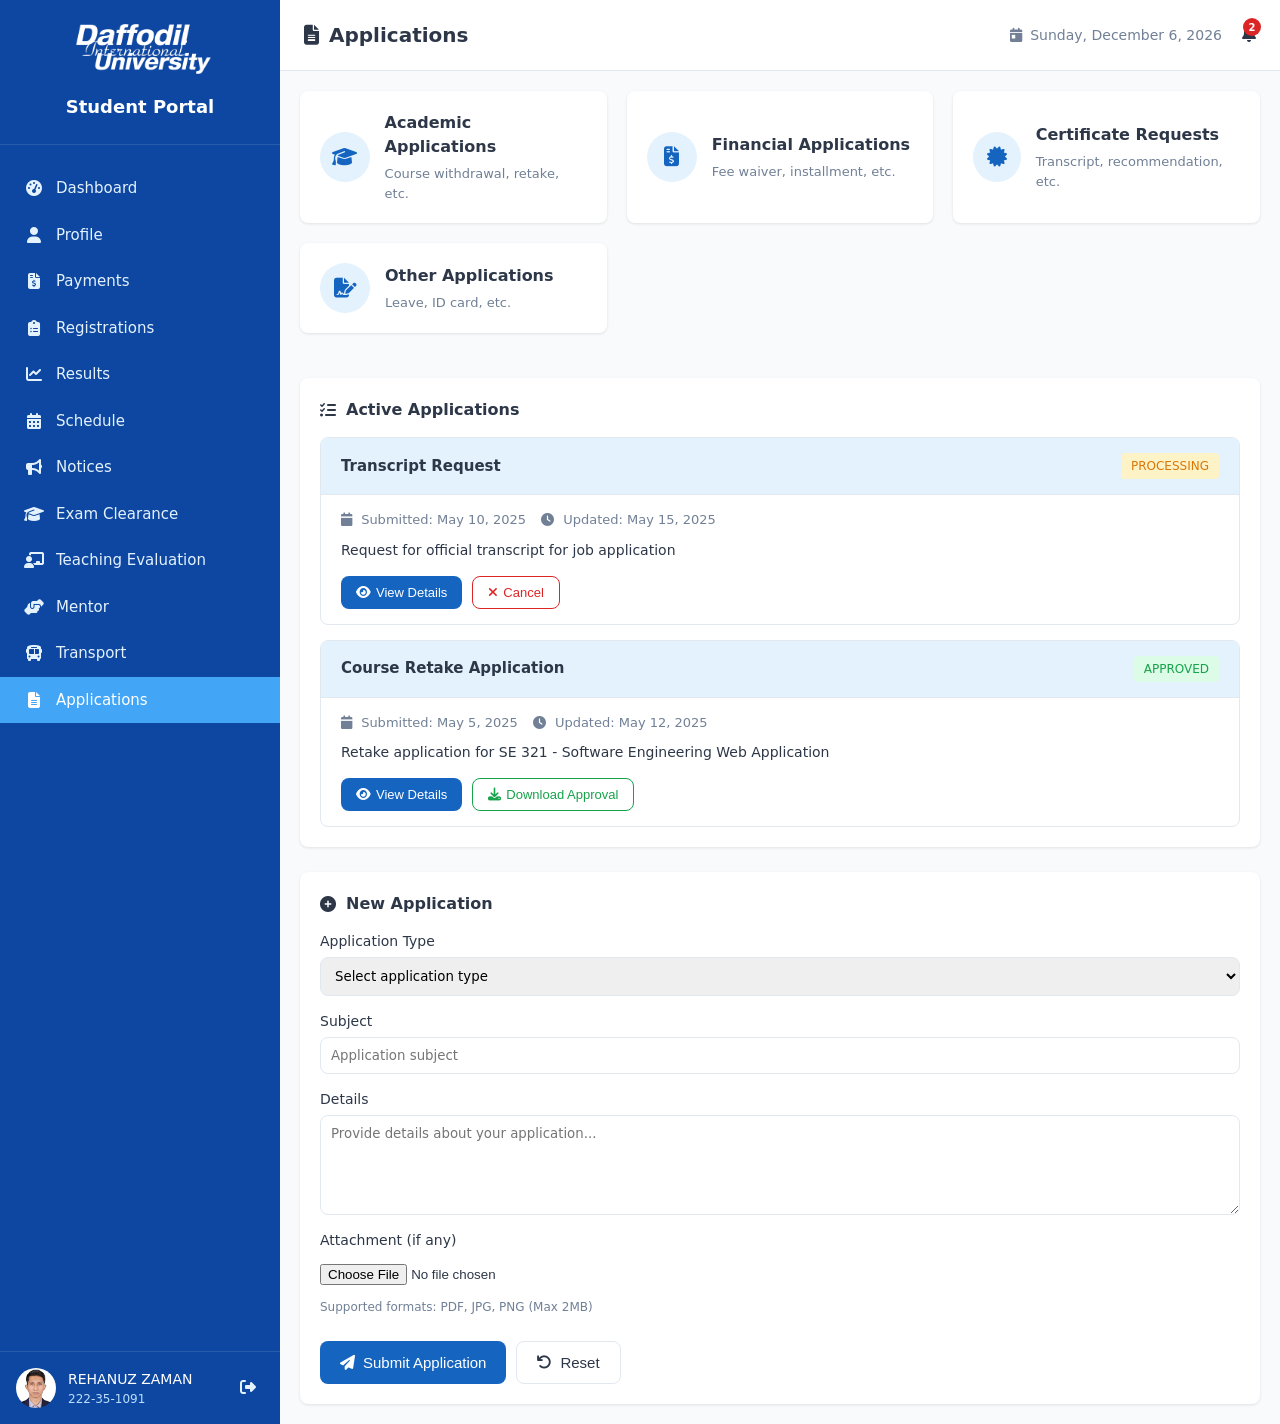
==== applications.html @ e15d253a "Applications Added" ====
<!DOCTYPE html>
<html lang="en">
<head>
    <meta charset="UTF-8">
    <meta name="viewport" content="width=device-width, initial-scale=1.0">
    <title>DIU Student Portal - Applications</title>
    <link rel="stylesheet" href="./styles/dashboard.css">
    <link rel="stylesheet" href="./styles/applications.css">
    <link rel="stylesheet" href="https://cdnjs.cloudflare.com/ajax/libs/font-awesome/6.4.0/css/all.min.css">
</head>
<body>
    <div class="dashboard-container">
        <!-- Sidebar -->
        <aside class="sidebar">
            <div class="logo-container">
                <img src="./assets/diulogo_white.png" alt="DIU Logo" class="logo">
                <h1>Student Portal</h1>
            </div>
            
            <nav class="main-nav">
                <ul>
                    <li><a href="dashboard.html"><i class="fas fa-tachometer-alt"></i> Dashboard</a></li>
                    <li><a href="profile.html"><i class="fas fa-user"></i> Profile</a></li>
                    <li><a href="payments.html"><i class="fas fa-file-invoice-dollar"></i> Payments</a></li>
                    <li><a href="registrations.html"><i class="fas fa-clipboard-list"></i> Registrations</a></li>
                    <li><a href="result.html"><i class="fas fa-chart-line"></i> Results</a></li>
                    <li><a href="class-schedule.html"><i class="fas fa-calendar-alt"></i> Schedule</a></li>
                    <li><a href="notices.html"><i class="fas fa-bullhorn"></i> Notices</a></li>
                    <li><a href="exam-clearance.html"><i class="fas fa-graduation-cap"></i> Exam Clearance</a></li>
                    <li><a href="teaching-evaluation.html"><i class="fas fa-chalkboard-teacher"></i> Teaching Evaluation</a></li>
                    <li><a href="mentor.html"><i class="fas fa-hands-helping"></i> Mentor</a></li>
                    <li><a href="transport.html"><i class="fas fa-bus"></i> Transport</a></li>
                    <li class="active"><a href="applications.html"><i class="fas fa-file-alt"></i> Applications</a></li>
                </ul>
            </nav>
            
            <div class="user-profile">
                <img src="./assets/avatar.png" alt="Student Avatar">
                <div class="user-info">
                    <span class="name">REHANUZ ZAMAN</span>
                    <span class="id">222-35-1091</span>
                </div>
                <a href="login.html" class="logout"><i class="fas fa-sign-out-alt"></i></a>
            </div>
        </aside>

        <!-- Main Content -->
        <main class="main-content">
            <header class="main-header">
                <h2><i class="fas fa-file-alt"></i> Applications</h2>
                <div class="header-actions">
                    <div class="date-display">
                        <i class="fas fa-calendar-day"></i>
                        <span id="current-date">Loading...</span>
                    </div>
                    <div class="notifications">
                        <i class="fas fa-bell"></i>
                        <span class="badge">2</span>
                    </div>
                </div>
            </header>

            <div class="applications-content">
                <div class="application-types">
                    <div class="type-card" data-type="academic">
                        <div class="type-icon">
                            <i class="fas fa-graduation-cap"></i>
                        </div>
                        <div class="type-info">
                            <h3>Academic Applications</h3>
                            <p>Course withdrawal, retake, etc.</p>
                        </div>
                    </div>
                    
                    <div class="type-card" data-type="financial">
                        <div class="type-icon">
                            <i class="fas fa-file-invoice-dollar"></i>
                        </div>
                        <div class="type-info">
                            <h3>Financial Applications</h3>
                            <p>Fee waiver, installment, etc.</p>
                        </div>
                    </div>
                    
                    <div class="type-card" data-type="certificate">
                        <div class="type-icon">
                            <i class="fas fa-certificate"></i>
                        </div>
                        <div class="type-info">
                            <h3>Certificate Requests</h3>
                            <p>Transcript, recommendation, etc.</p>
                        </div>
                    </div>
                    
                    <div class="type-card" data-type="other">
                        <div class="type-icon">
                            <i class="fas fa-file-signature"></i>
                        </div>
                        <div class="type-info">
                            <h3>Other Applications</h3>
                            <p>Leave, ID card, etc.</p>
                        </div>
                    </div>
                </div>

                <div class="active-applications">
                    <h3><i class="fas fa-tasks"></i> Active Applications</h3>
                    
                    <div class="application-list">
                        <div class="application-item">
                            <div class="app-header">
                                <h4>Transcript Request</h4>
                                <span class="app-status processing">Processing</span>
                            </div>
                            <div class="app-body">
                                <div class="app-meta">
                                    <span><i class="fas fa-calendar"></i> Submitted: May 10, 2025</span>
                                    <span><i class="fas fa-clock"></i> Updated: May 15, 2025</span>
                                </div>
                                <p class="app-note">Request for official transcript for job application</p>
                                <div class="app-actions">
                                    <button class="btn-view">
                                        <i class="fas fa-eye"></i> View Details
                                    </button>
                                    <button class="btn-cancel">
                                        <i class="fas fa-times"></i> Cancel
                                    </button>
                                </div>
                            </div>
                        </div>
                        
                        <div class="application-item">
                            <div class="app-header">
                                <h4>Course Retake Application</h4>
                                <span class="app-status approved">Approved</span>
                            </div>
                            <div class="app-body">
                                <div class="app-meta">
                                    <span><i class="fas fa-calendar"></i> Submitted: May 5, 2025</span>
                                    <span><i class="fas fa-clock"></i> Updated: May 12, 2025</span>
                                </div>
                                <p class="app-note">Retake application for SE 321 - Software Engineering Web Application</p>
                                <div class="app-actions">
                                    <button class="btn-view">
                                        <i class="fas fa-eye"></i> View Details
                                    </button>
                                    <button class="btn-download">
                                        <i class="fas fa-download"></i> Download Approval
                                    </button>
                                </div>
                            </div>
                        </div>
                    </div>
                </div>

                <div class="new-application" id="new-application">
                    <h3><i class="fas fa-plus-circle"></i> New Application</h3>
                    <form id="application-form">
                        <div class="form-group">
                            <label for="app-type">Application Type</label>
                            <select id="app-type" required>
                                <option value="">Select application type</option>
                                <option value="transcript">Transcript Request</option>
                                <option value="retake">Course Retake</option>
                                <option value="withdrawal">Course Withdrawal</option>
                                <option value="fee-waiver">Fee Waiver Request</option>
                                <option value="certificate">Certificate Request</option>
                                <option value="leave">Leave Application</option>
                                <option value="other">Other</option>
                            </select>
                        </div>
                        
                        <div class="form-group">
                            <label for="app-subject">Subject</label>
                            <input type="text" id="app-subject" placeholder="Application subject" required>
                        </div>
                        
                        <div class="form-group">
                            <label for="app-details">Details</label>
                            <textarea id="app-details" rows="5" placeholder="Provide details about your application..." required></textarea>
                        </div>
                        
                        <div class="form-group">
                            <label for="app-attachment">Attachment (if any)</label>
                            <input type="file" id="app-attachment">
                            <small>Supported formats: PDF, JPG, PNG (Max 2MB)</small>
                        </div>
                        
                        <div class="form-actions">
                            <button type="submit" class="btn-submit">
                                <i class="fas fa-paper-plane"></i> Submit Application
                            </button>
                            <button type="reset" class="btn-reset">
                                <i class="fas fa-undo"></i> Reset
                            </button>
                        </div>
                    </form>
                </div>
            </div>
        </main>
    </div>

    <script src="./scripts/applications.js"></script>
</body>
</html>
---- styles/dashboard.css ----
:root {
  --primary: #1565c0;
  --primary-light: #1e88e5;
  --primary-dark: #0d47a1;
  --primary-extra-light: #e3f2fd;
  --primary-light-accent: #bbdefb;
  --secondary: #ff8f00;
  --text: #2d3748;
  --text-light: #718096;
  --border: #e2e8f0;
  --bg: #f8fafc;
  --white: #ffffff;
  --card-bg: #ffffff;
  --sidebar-bg: #0d47a1;
  --sidebar-text: #e3f2fd;
  --sidebar-active: #42a5f5;
  --error: #dc2626;
  --success: #16a34a;
  --warning: #d97706;
  --radius: 8px;
  --shadow-sm: 0 1px 3px rgba(0, 0, 0, 0.1);
  --shadow-md: 0 4px 6px rgba(0, 0, 0, 0.1);
  --transition: all 0.2s ease;
}

* {
  margin: 0;
  padding: 0;
  box-sizing: border-box;
}

body {
  font-family: 'Inter', system-ui, -apple-system, sans-serif;
  background-color: var(--bg);
  color: var(--text);
  line-height: 1.5;
}

.dashboard-container {
  display: flex;
  min-height: 100vh;
}

/* Sidebar Styles */
.sidebar {
  width: 280px;
  background-color: var(--sidebar-bg);
  color: var(--sidebar-text);
  display: flex;
  flex-direction: column;
  transition: var(--transition);
}

.logo-container {
  padding: 24px;
  text-align: center;
  border-bottom: 1px solid rgba(255, 255, 255, 0.1);
}

.logo {
  height: 50px;
  margin-bottom: 12px;
  object-fit: contain;
}

.sidebar h1 {
  font-size: 18px;
  font-weight: 600;
  color: var(--white);
}

.main-nav {
  flex: 1;
  padding: 20px 0;
  overflow-y: auto;
}

.main-nav ul {
  list-style: none;
}

.main-nav li a {
  display: flex;
  align-items: center;
  padding: 12px 24px;
  color: var(--sidebar-text);
  text-decoration: none;
  font-size: 15px;
  transition: var(--transition);
}

.main-nav li a i {
  margin-right: 12px;
  width: 20px;
  text-align: center;
  font-size: 16px;
}

.main-nav li a:hover {
  background-color: rgba(66, 165, 245, 0.2);
  color: var(--white);
}

.main-nav li.active a {
  background-color: var(--sidebar-active);
  color: var(--white);
  font-weight: 500;
}

.user-profile {
  padding: 16px;
  display: flex;
  align-items: center;
  border-top: 1px solid rgba(255, 255, 255, 0.1);
}

.user-profile img {
  width: 40px;
  height: 40px;
  border-radius: 50%;
  object-fit: cover;
  margin-right: 12px;
}

.user-info {
  flex: 1;
}

.user-info .name {
  display: block;
  font-size: 14px;
  font-weight: 500;
  color: var(--white);
}

.user-info .id {
  display: block;
  font-size: 12px;
  color: var(--primary-light-accent);
}

.user-profile .logout {
  color: var(--sidebar-text);
  font-size: 16px;
  padding: 8px;
  transition: var(--transition);
}

.user-profile .logout:hover {
  color: var(--white);
}

/* Main Content Styles */
.main-content {
  flex: 1;
  display: flex;
  flex-direction: column;
  overflow: hidden;
}

.main-header {
  padding: 20px 24px;
  background-color: var(--white);
  border-bottom: 1px solid var(--border);
  display: flex;
  justify-content: space-between;
  align-items: center;
}

.main-header h2 {
  font-size: 20px;
  font-weight: 600;
  color: var(--text);
  display: flex;
  align-items: center;
  gap: 10px;
}

.header-actions {
  display: flex;
  align-items: center;
  gap: 20px;
}

.date-display {
  display: flex;
  align-items: center;
  gap: 8px;
  font-size: 14px;
  color: var(--text-light);
}

.notifications {
  position: relative;
  cursor: pointer;
}

.notifications .badge {
  position: absolute;
  top: -5px;
  right: -5px;
  background-color: var(--error);
  color: var(--white);
  border-radius: 50%;
  width: 18px;
  height: 18px;
  display: flex;
  align-items: center;
  justify-content: center;
  font-size: 10px;
  font-weight: 600;
}

.dashboard-content {
  flex: 1;
  overflow-y: auto;
  padding: 24px;
}

/* Summary Cards */
.summary-cards {
  display: grid;
  grid-template-columns: repeat(auto-fit, minmax(240px, 1fr));
  gap: 20px;
  margin-bottom: 24px;
}

.summary-card {
  background-color: var(--card-bg);
  border-radius: var(--radius);
  box-shadow: var(--shadow-sm);
  padding: 20px;
  display: flex;
  justify-content: space-between;
  align-items: center;
  transition: var(--transition);
  border-left: 4px solid var(--primary);
}

.summary-card:hover {
  transform: translateY(-2px);
  box-shadow: var(--shadow-md);
}

.summary-card i {
  font-size: 32px;
  opacity: 0.9;
}

.card-content h3 {
  font-size: 14px;
  color: var(--text-light);
  margin-bottom: 8px;
  font-weight: 500;
}

.card-content .value {
  font-size: 24px;
  font-weight: 600;
  color: var(--text);
  margin-bottom: 4px;
}

.card-content .info {
  font-size: 13px;
  color: var(--text-light);
}

/* Financial Section */
.financial-section {
  background-color: var(--card-bg);
  border-radius: var(--radius);
  box-shadow: var(--shadow-sm);
  padding: 20px;
  margin-bottom: 24px;
}

.section-header {
  display: flex;
  justify-content: space-between;
  align-items: center;
  margin-bottom: 20px;
}

.section-header h3 {
  font-size: 16px;
  font-weight: 600;
  display: flex;
  align-items: center;
  gap: 10px;
}

.view-all {
  font-size: 13px;
  color: var(--primary);
  text-decoration: none;
  font-weight: 500;
  transition: var(--transition);
}

.view-all:hover {
  text-decoration: underline;
}

.financial-cards {
  display: grid;
  grid-template-columns: repeat(auto-fit, minmax(200px, 1fr));
  gap: 16px;
}

.financial-card {
  padding: 16px;
  border-radius: var(--radius);
  color: white;
}

.financial-card h4 {
  font-size: 14px;
  margin-bottom: 12px;
  font-weight: 500;
}

.financial-card .amount {
  font-size: 20px;
  font-weight: 600;
  margin-bottom: 16px;
}

.progress-bar {
  height: 6px;
  background-color: rgba(255, 255, 255, 0.2);
  border-radius: 3px;
  overflow: hidden;
}

.progress {
  height: 100%;
  border-radius: 3px;
}

/* Charts Section */
.charts-section {
  display: grid;
  grid-template-columns: repeat(auto-fit, minmax(400px, 1fr));
  gap: 20px;
  margin-bottom: 24px;
}

.chart-container {
  background-color: var(--card-bg);
  border-radius: var(--radius);
  box-shadow: var(--shadow-sm);
  padding: 20px;
}

.chart-header {
  display: flex;
  justify-content: space-between;
  align-items: center;
  margin-bottom: 16px;
}

.chart-header h4 {
  font-size: 15px;
  font-weight: 600;
  display: flex;
  align-items: center;
  gap: 8px;
}

.chart-filter {
  padding: 6px 10px;
  border: 1px solid var(--border);
  border-radius: 4px;
  font-size: 13px;
  background-color: var(--bg);
  color: var(--text);
}

.chart-filter:focus {
  outline: none;
  border-color: var(--primary);
}

/* Quick Links & Notices */
.quick-section {
  display: grid;
  grid-template-columns: repeat(auto-fit, minmax(300px, 1fr));
  gap: 20px;
}

.quick-links {
  background-color: var(--card-bg);
  border-radius: var(--radius);
  box-shadow: var(--shadow-sm);
  padding: 20px;
}

.quick-links h3 {
  font-size: 16px;
  font-weight: 600;
  margin-bottom: 16px;
  display: flex;
  align-items: center;
  gap: 8px;
}

.links-grid {
  display: grid;
  grid-template-columns: repeat(auto-fit, minmax(120px, 1fr));
  gap: 12px;
}

.quick-link {
  display: flex;
  flex-direction: column;
  align-items: center;
  justify-content: center;
  padding: 16px 12px;
  border-radius: var(--radius);
  text-decoration: none;
  transition: var(--transition);
  text-align: center;
}

.quick-link:hover {
  transform: translateY(-2px);
  box-shadow: var(--shadow-md);
}

.quick-link i {
  font-size: 20px;
  margin-bottom: 8px;
}

.quick-link span {
  font-size: 13px;
  font-weight: 500;
}

.notices {
  background-color: var(--card-bg);
  border-radius: var(--radius);
  box-shadow: var(--shadow-sm);
  padding: 20px;
}

.notice-list {
  display: flex;
  flex-direction: column;
  gap: 16px;
}

.notice-item {
  display: flex;
  gap: 12px;
  padding-bottom: 16px;
  border-bottom: 1px solid var(--border);
}

.notice-item:last-child {
  border-bottom: none;
  padding-bottom: 0;
}

.notice-badge {
  font-size: 11px;
  font-weight: 600;
  padding: 4px 8px;
  border-radius: 4px;
  background-color: var(--bg);
  color: var(--text-light);
  align-self: flex-start;
}

.notice-badge.important {
  background-color: #fee2e2;
  color: var(--error);
}

.notice-content {
  flex: 1;
}

.notice-content h4 {
  font-size: 14px;
  font-weight: 600;
  margin-bottom: 6px;
  color: var(--text);
}

.notice-content p {
  font-size: 13px;
  color: var(--text-light);
  margin-bottom: 8px;
}

.notice-meta {
  display: flex;
  gap: 12px;
  font-size: 12px;
  color: var(--text-light);
}

.notice-meta i {
  margin-right: 4px;
}

/* Responsive Styles */
@media (max-width: 1200px) {
  .sidebar {
      width: 240px;
  }
}

@media (max-width: 992px) {
  .sidebar {
      width: 70px;
      overflow: hidden;
  }
  
  .logo-container, .user-profile .user-info {
      display: none;
  }
  
  .main-nav li a span {
      display: none;
  }
  
  .main-nav li a i {
      margin-right: 0;
      font-size: 18px;
  }
  
  .user-profile {
      justify-content: center;
  }
}

@media (max-width: 768px) {
  .dashboard-container {
      flex-direction: column;
  }
  
  .sidebar {
      width: 100%;
      flex-direction: row;
      padding: 0 16px;
  }
  
  .logo-container {
      display: flex;
      align-items: center;
      padding: 12px 0;
      border-bottom: none;
  }
  
  .logo {
      height: 30px;
      margin-bottom: 0;
      margin-right: 10px;
  }
  
  .sidebar h1 {
      font-size: 16px;
  }
  
  .main-nav {
      display: flex;
      padding: 0;
  }
  
  .main-nav ul {
      display: flex;
  }
  
  .main-nav li a {
      padding: 16px 12px;
  }
  
  .user-profile {
      display: none;
  }
  
  .summary-cards, .financial-cards, .charts-section, .quick-section {
      grid-template-columns: 1fr;
  }
}

@media (max-width: 576px) {
  .main-nav li a span {
      display: none;
  }
  
  .main-nav li a i {
      margin-right: 0;
  }
  
  .dashboard-content {
      padding: 16px;
  }
  
  .main-header {
      padding: 16px;
      flex-direction: column;
      align-items: flex-start;
      gap: 12px;
  }
  
  .header-actions {
      width: 100%;
      justify-content: space-between;
  }
}
---- styles/applications.css ----
/* Applications Specific Styles */
.applications-content {
    padding: 20px;
    display: flex;
    flex-direction: column;
    gap: 25px;
}

.application-types {
    display: grid;
    grid-template-columns: repeat(auto-fit, minmax(250px, 1fr));
    gap: 20px;
    margin-bottom: 20px;
}

.type-card {
    background-color: var(--white);
    border-radius: var(--radius);
    box-shadow: var(--shadow-sm);
    padding: 20px;
    display: flex;
    gap: 15px;
    align-items: center;
    cursor: pointer;
    transition: var(--transition);
}

.type-card:hover {
    transform: translateY(-3px);
    box-shadow: var(--shadow-md);
}

.type-icon {
    width: 50px;
    height: 50px;
    border-radius: 50%;
    background-color: var(--primary-extra-light);
    display: flex;
    align-items: center;
    justify-content: center;
    font-size: 20px;
    color: var(--primary);
}

.type-info h3 {
    font-size: 16px;
    color: var(--text);
    margin-bottom: 5px;
}

.type-info p {
    font-size: 13px;
    color: var(--text-light);
}

.active-applications {
    background-color: var(--white);
    border-radius: var(--radius);
    box-shadow: var(--shadow-sm);
    padding: 20px;
}

.active-applications h3 {
    font-size: 16px;
    margin-bottom: 15px;
    color: var(--text);
    display: flex;
    align-items: center;
    gap: 10px;
}

.application-list {
    display: flex;
    flex-direction: column;
    gap: 15px;
}

.application-item {
    border: 1px solid var(--border);
    border-radius: var(--radius);
    overflow: hidden;
}

.app-header {
    padding: 15px 20px;
    background-color: var(--primary-extra-light);
    border-bottom: 1px solid var(--border);
    display: flex;
    justify-content: space-between;
    align-items: center;
}

.app-header h4 {
    font-size: 15px;
    color: var(--text);
}

.app-status {
    padding: 4px 10px;
    border-radius: 4px;
    font-size: 12px;
    font-weight: 500;
    text-transform: uppercase;
}

.app-status.processing {
    background-color: #fef3c7;
    color: #d97706;
}

.app-status.approved {
    background-color: #dcfce7;
    color: #16a34a;
}

.app-status.rejected {
    background-color: #fee2e2;
    color: #dc2626;
}

.app-body {
    padding: 15px 20px;
}

.app-meta {
    display: flex;
    gap: 15px;
    font-size: 13px;
    color: var(--text-light);
    margin-bottom: 10px;
    flex-wrap: wrap;
}

.app-meta i {
    margin-right: 5px;
}

.app-note {
    font-size: 14px;
    color: var(--text);
    margin-bottom: 15px;
    line-height: 1.5;
}

.app-actions {
    display: flex;
    gap: 10px;
    flex-wrap: wrap;
}

.btn-view, .btn-cancel, .btn-download {
    padding: 8px 15px;
    border-radius: var(--radius);
    font-size: 13px;
    display: flex;
    align-items: center;
    gap: 5px;
    transition: var(--transition);
}

.btn-view {
    background-color: var(--primary);
    color: white;
    border: none;
}

.btn-view:hover {
    background-color: var(--primary-dark);
}

.btn-cancel {
    background-color: var(--white);
    color: var(--error);
    border: 1px solid var(--error);
}

.btn-cancel:hover {
    background-color: #fee2e2;
}

.btn-download {
    background-color: var(--white);
    color: var(--success);
    border: 1px solid var(--success);
}

.btn-download:hover {
    background-color: #dcfce7;
}

.new-application {
    background-color: var(--white);
    border-radius: var(--radius);
    box-shadow: var(--shadow-sm);
    padding: 20px;
}

.new-application h3 {
    font-size: 16px;
    margin-bottom: 15px;
    color: var(--text);
    display: flex;
    align-items: center;
    gap: 10px;
}

#application-form {
    display: flex;
    flex-direction: column;
    gap: 15px;
}

.form-group {
    display: flex;
    flex-direction: column;
    gap: 5px;
}

.form-group label {
    font-size: 14px;
    color: var(--text);
    font-weight: 500;
}

.form-group select,
.form-group input[type="text"],
.form-group textarea {
    padding: 10px;
    border: 1px solid var(--border);
    border-radius: var(--radius);
    font-family: inherit;
}

.form-group textarea {
    resize: vertical;
    min-height: 100px;
}

.form-group input[type="file"] {
    padding: 8px 0;
}

.form-group small {
    font-size: 12px;
    color: var(--text-light);
}

.form-actions {
    display: flex;
    gap: 10px;
    margin-top: 10px;
}

.btn-submit {
    background-color: var(--primary);
    color: white;
    border: none;
    padding: 12px 20px;
    border-radius: var(--radius);
    cursor: pointer;
    display: flex;
    align-items: center;
    justify-content: center;
    gap: 8px;
    font-size: 15px;
    transition: var(--transition);
}

.btn-submit:hover {
    background-color: var(--primary-dark);
}

.btn-reset {
    background-color: var(--white);
    color: var(--text);
    border: 1px solid var(--border);
    padding: 12px 20px;
    border-radius: var(--radius);
    cursor: pointer;
    display: flex;
    align-items: center;
    justify-content: center;
    gap: 8px;
    font-size: 15px;
    transition: var(--transition);
}

.btn-reset:hover {
    background-color: var(--bg);
}

@media (max-width: 768px) {
    .application-types {
        grid-template-columns: 1fr 1fr;
    }
    
    .app-meta {
        flex-direction: column;
        gap: 5px;
    }
    
    .form-actions {
        flex-direction: column;
    }
    
    .btn-submit, .btn-reset {
        width: 100%;
    }
}

@media (max-width: 576px) {
    .application-types {
        grid-template-columns: 1fr;
    }
    
    .app-actions {
        flex-direction: column;
    }
    
    .btn-view, .btn-cancel, .btn-download {
        width: 100%;
        justify-content: center;
    }
}
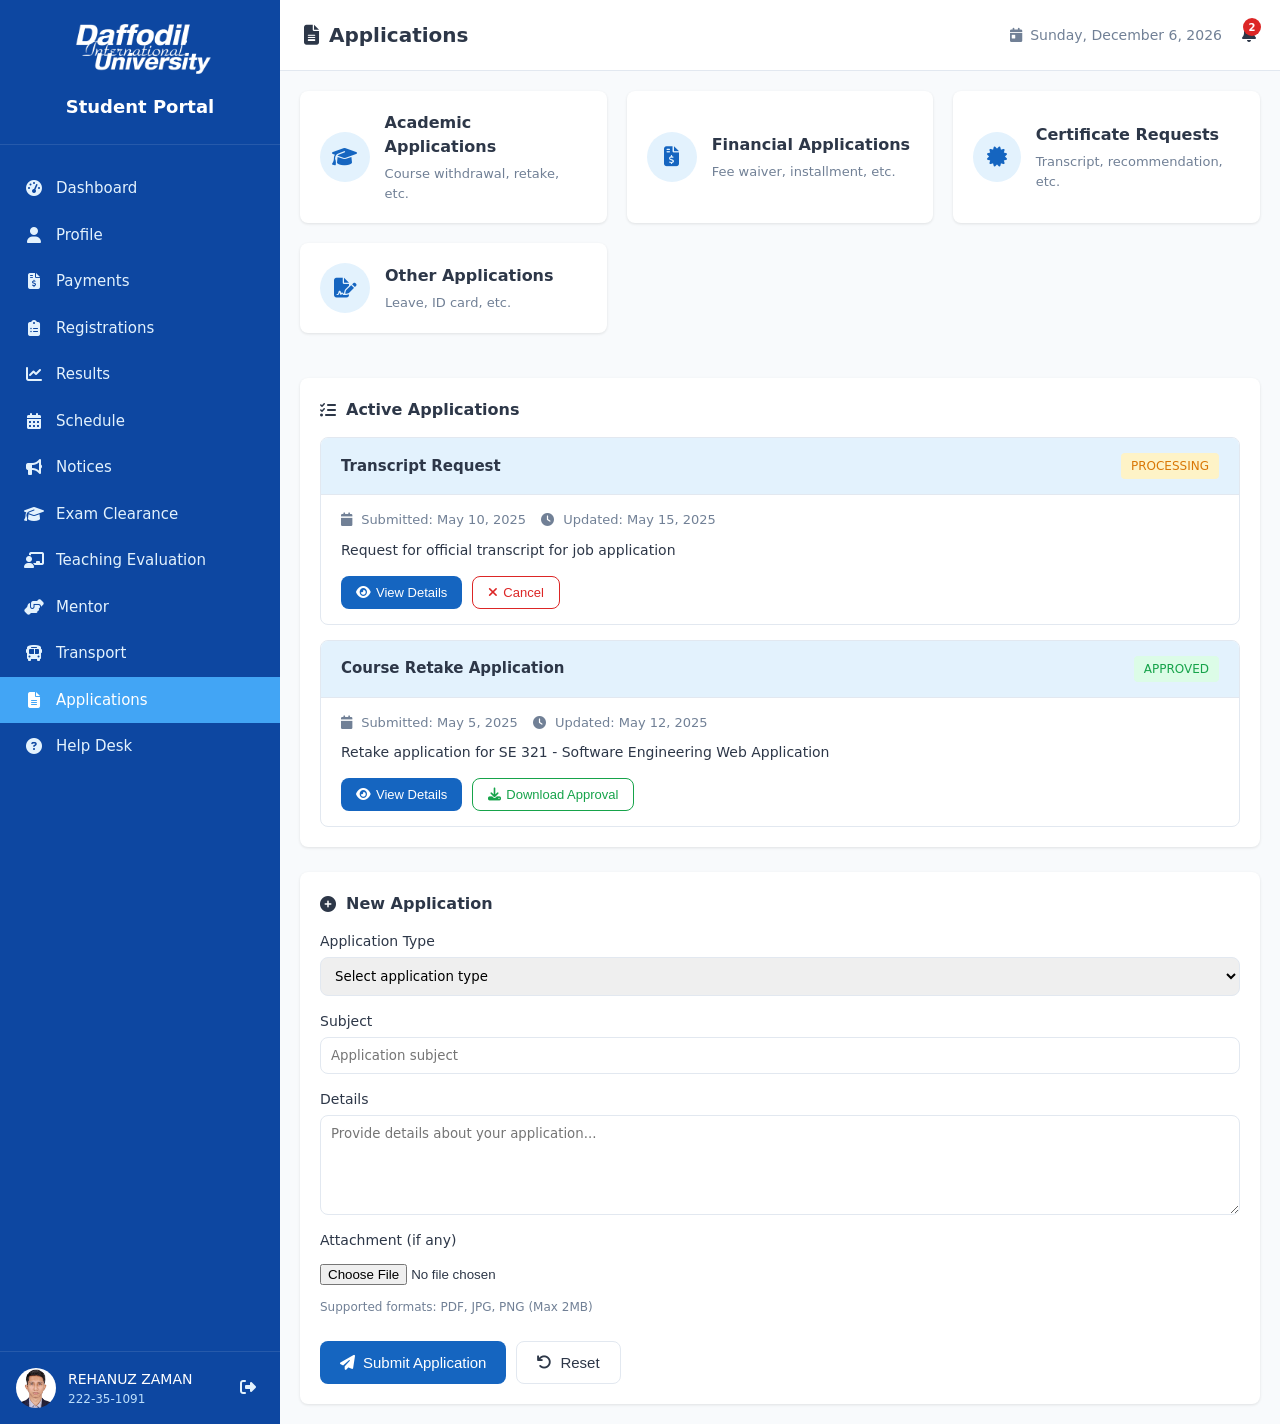
==== commit 6277450b: "Help Desk Added" ====
--- a/applications.html
+++ b/applications.html
@@ -7,6 +7,7 @@
     <link rel="stylesheet" href="./styles/dashboard.css">
     <link rel="stylesheet" href="./styles/applications.css">
     <link rel="stylesheet" href="https://cdnjs.cloudflare.com/ajax/libs/font-awesome/6.4.0/css/all.min.css">
+    <link rel="shortcut icon" href="assets/favicon.png" type="image/x-icon">
 </head>
 <body>
     <div class="dashboard-container">
@@ -31,6 +32,7 @@
                     <li><a href="mentor.html"><i class="fas fa-hands-helping"></i> Mentor</a></li>
                     <li><a href="transport.html"><i class="fas fa-bus"></i> Transport</a></li>
                     <li class="active"><a href="applications.html"><i class="fas fa-file-alt"></i> Applications</a></li>
+                    <li><a href="help-desk.html"><i class="fas fa-question-circle"></i> Help Desk</a></li>
                 </ul>
             </nav>
             
